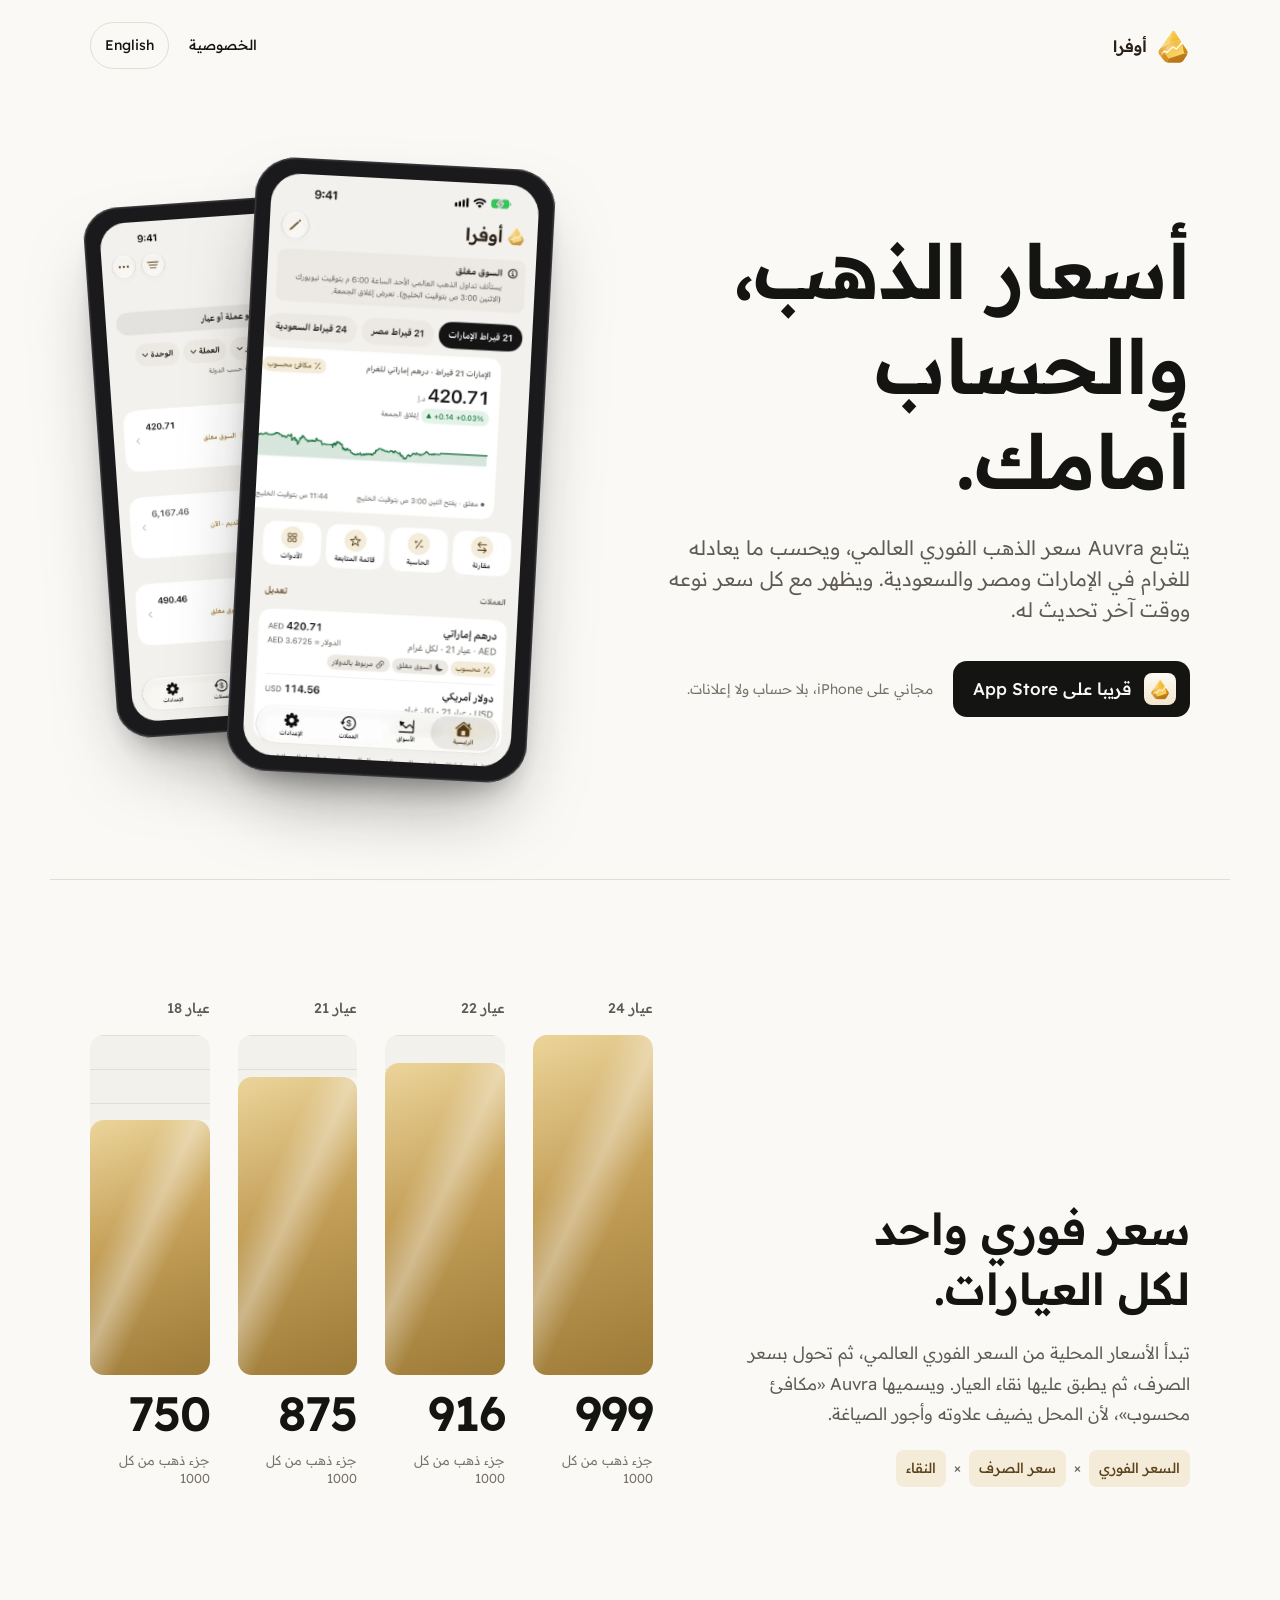
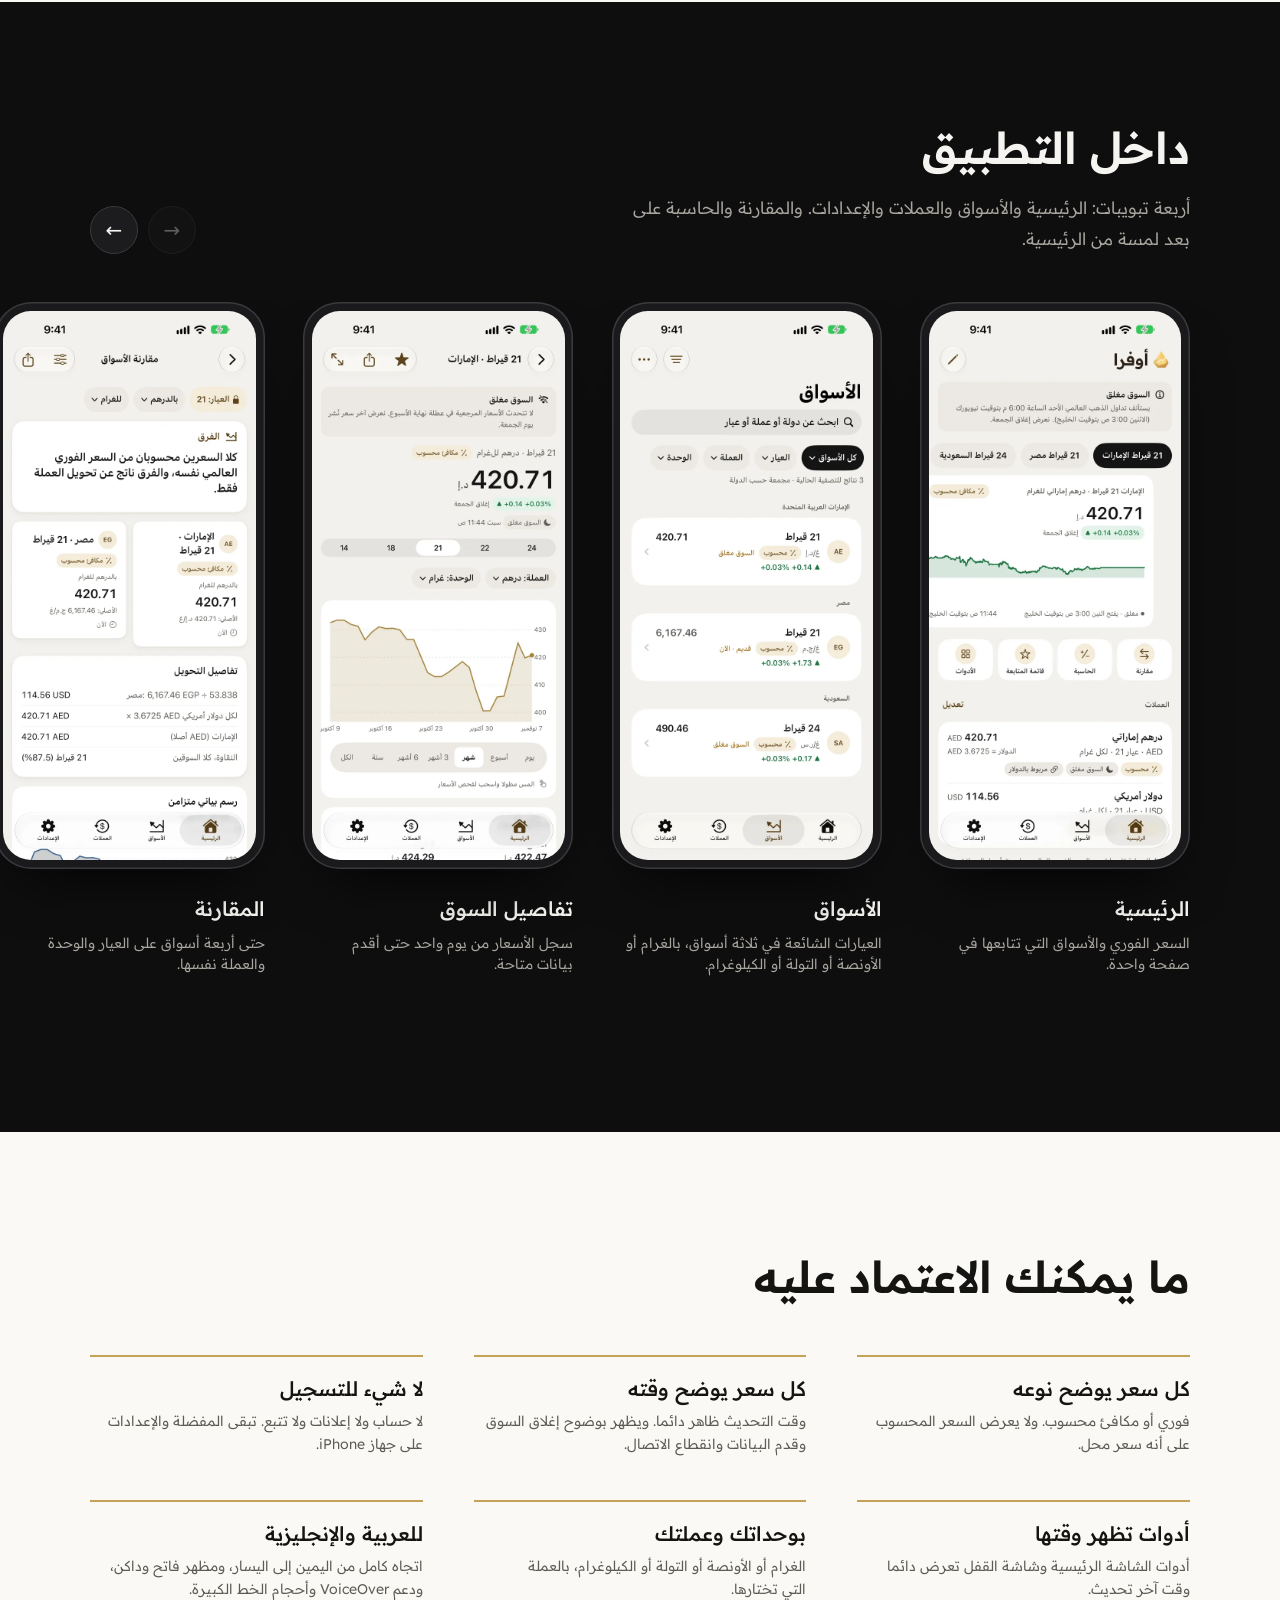
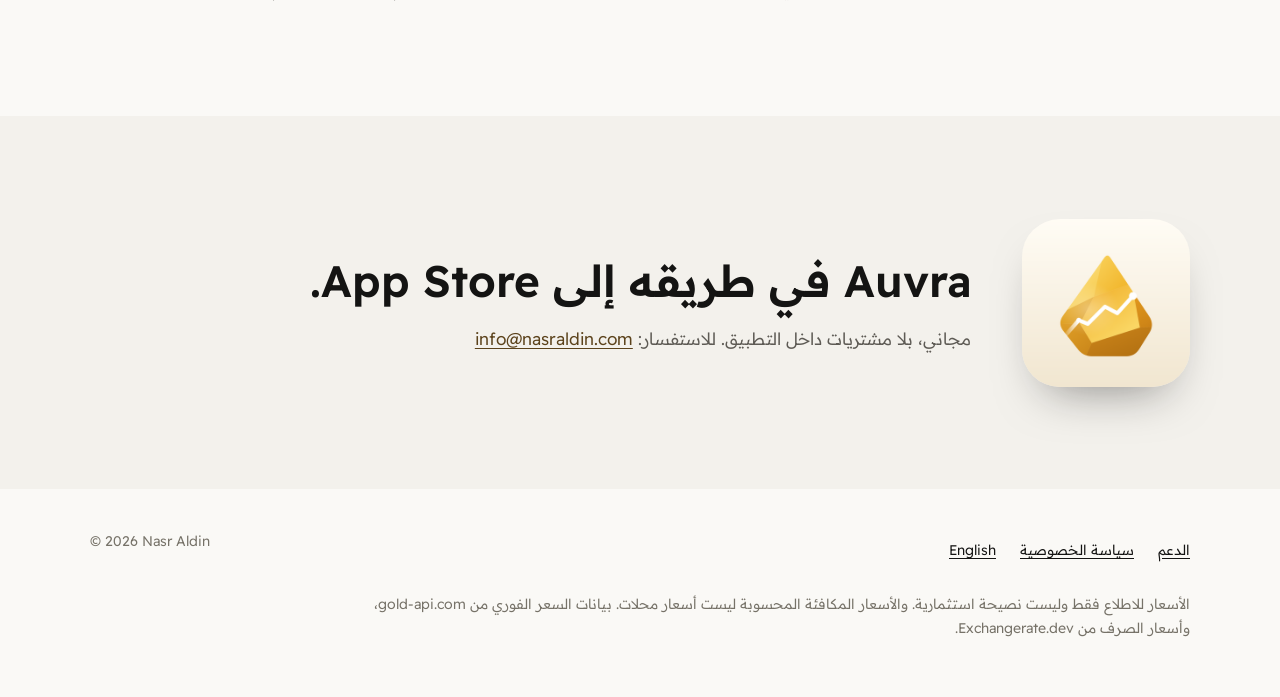
==== ar/index.html @ fda50646 "Auvra website: English and Arabic landing pages Screens are live captures from the App Store build c" ====
<!doctype html>
<html lang="ar" dir="rtl">
<head>
  <meta charset="utf-8">
  <meta name="viewport" content="width=device-width, initial-scale=1">
  <title>Auvra: أسعار الذهب والحساب أمامك</title>
  <meta name="description" content="يتابع Auvra سعر الذهب الفوري العالمي ويحسب ما يعادله للغرام في الإمارات ومصر والسعودية. مجاني على iPhone، بالعربية والإنجليزية.">
  <link rel="canonical" href="https://nasraldin.github.io/auvra-site/ar/">
  <link rel="alternate" hreflang="en" href="https://nasraldin.github.io/auvra-site/">
  <link rel="alternate" hreflang="ar" href="https://nasraldin.github.io/auvra-site/ar/">
  <link rel="alternate" hreflang="x-default" href="https://nasraldin.github.io/auvra-site/">
  <meta name="theme-color" content="#faf9f6" media="(prefers-color-scheme: light)">
  <meta name="theme-color" content="#0e0e0f" media="(prefers-color-scheme: dark)">
  <meta property="og:type" content="website">
  <meta property="og:title" content="Auvra: أسعار الذهب والحساب أمامك">
  <meta property="og:description" content="يتابع Auvra سعر الذهب الفوري العالمي ويحسب ما يعادله للغرام في الإمارات ومصر والسعودية. مجاني على iPhone، بالعربية والإنجليزية.">
  <meta property="og:url" content="https://nasraldin.github.io/auvra-site/ar/">
  <meta property="og:image" content="https://nasraldin.github.io/auvra-site/assets/og-ar.png">
  <meta property="og:locale" content="ar_AR">
  <meta name="twitter:card" content="summary_large_image">
  <link rel="icon" href="../favicon.png" type="image/png">
  <link rel="apple-touch-icon" href="../assets/apple-touch-icon.png">
  <link rel="preconnect" href="https://fonts.googleapis.com">
  <link rel="preconnect" href="https://fonts.gstatic.com" crossorigin>
  <link rel="stylesheet" href="https://fonts.googleapis.com/css2?family=Readex+Pro:wght@300..700&display=swap">
  <link rel="stylesheet" href="../assets/site.css">
</head>
<body>
  <a class="skip" href="#main">انتقل إلى المحتوى</a>
  <header class="wrap top">
    <a class="brand" href="../" aria-label="Auvra">
      <img class="mark" src="../assets/mark.svg" width="34" height="34" alt="">
      <img class="word word-light" src="../assets/auvra-wordmark-ar-ink.svg" alt="" height="20">
      <img class="word word-dark" src="../assets/auvra-wordmark-ar-paper.svg" alt="" height="20">
    </a>
    <nav>
      <a class="privacy" href="https://auvra-proxy.app-services-671.workers.dev/legal/privacy/ar">الخصوصية</a>
      <a class="lang" href="../" hreflang="en" lang="en">English</a>
    </nav>
  </header>

  <main id="main">
    <section class="wrap hero">
      <div>
        <h1>أسعار الذهب، والحساب أمامك.</h1>
        <p class="lede">يتابع Auvra سعر الذهب الفوري العالمي، ويحسب ما يعادله للغرام في الإمارات ومصر والسعودية. ويظهر مع كل سعر نوعه ووقت آخر تحديث له.</p>
        <div class="availability">
          <span class="soon"><img src="../assets/app-icon.png" width="32" height="32" alt="">قريبا على App Store</span>
          <small>مجاني على iPhone، بلا حساب ولا إعلانات.</small>
        </div>
      </div>
      <div class="stage">
        <div class="phone back"><img src="../assets/screens/ar/markets.webp" width="1320" height="2868" alt="شاشة الأسواق في Auvra مع العيارات في ثلاثة أسواق"></div>
        <div class="phone front"><img src="../assets/screens/ar/home.webp" width="1320" height="2868" alt="شاشة الرئيسية في Auvra مع السعر الفوري والأسواق المتابعة" fetchpriority="high"></div>
      </div>
    </section>

    <section class="wrap assay" aria-labelledby="assay-title">
      <div class="copy">
        <h2 id="assay-title">سعر فوري واحد لكل العيارات.</h2>
        <p>تبدأ الأسعار المحلية من السعر الفوري العالمي، ثم تحول بسعر الصرف، ثم يطبق عليها نقاء العيار. ويسميها Auvra «مكافئ محسوب»، لأن المحل يضيف علاوته وأجور الصياغة.</p>
        <p class="formula"><span>السعر الفوري</span> <i aria-hidden="true">×</i> <span>سعر الصرف</span> <i aria-hidden="true">×</i> <span>النقاء</span></p>
      </div>
      <ul class="bars" aria-label="نقاء كل عيار">
          <li class="bar">
            <span class="karat">عيار 24</span>
            <span class="track" aria-hidden="true"><span class="fill" style="--fine: 99.9%"></span></span>
            <span class="value">999</span>
            <span class="unit">جزء ذهب من كل 1000</span>
          </li>
          <li class="bar">
            <span class="karat">عيار 22</span>
            <span class="track" aria-hidden="true"><span class="fill" style="--fine: 91.6%"></span></span>
            <span class="value">916</span>
            <span class="unit">جزء ذهب من كل 1000</span>
          </li>
          <li class="bar">
            <span class="karat">عيار 21</span>
            <span class="track" aria-hidden="true"><span class="fill" style="--fine: 87.5%"></span></span>
            <span class="value">875</span>
            <span class="unit">جزء ذهب من كل 1000</span>
          </li>
          <li class="bar">
            <span class="karat">عيار 18</span>
            <span class="track" aria-hidden="true"><span class="fill" style="--fine: 75.0%"></span></span>
            <span class="value">750</span>
            <span class="unit">جزء ذهب من كل 1000</span>
          </li>
      </ul>
    </section>

    <section class="screens" aria-labelledby="screens-title">
      <div class="wrap head">
        <div>
          <h2 id="screens-title">داخل التطبيق</h2>
          <p>أربعة تبويبات: الرئيسية والأسواق والعملات والإعدادات. والمقارنة والحاسبة على بعد لمسة من الرئيسية.</p>
        </div>
        <div class="scroller-buttons">
          <button type="button" data-step="-1" aria-label="الشاشات السابقة">→</button>
          <button type="button" data-step="1" aria-label="الشاشات التالية">←</button>
        </div>
      </div>
      <ul class="gallery" tabindex="0" aria-label="داخل التطبيق">
        <li>
          <div class="phone"><img src="../assets/screens/ar/home.webp" width="1320" height="2868" loading="lazy" decoding="async" alt="شاشة الرئيسية في Auvra"></div>
          <h3>الرئيسية</h3>
          <p>السعر الفوري والأسواق التي تتابعها في صفحة واحدة.</p>
        </li>
        <li>
          <div class="phone"><img src="../assets/screens/ar/markets.webp" width="1320" height="2868" loading="lazy" decoding="async" alt="شاشة الأسواق في Auvra"></div>
          <h3>الأسواق</h3>
          <p>العيارات الشائعة في ثلاثة أسواق، بالغرام أو الأونصة أو التولة أو الكيلوغرام.</p>
        </li>
        <li>
          <div class="phone"><img src="../assets/screens/ar/details.webp" width="1320" height="2868" loading="lazy" decoding="async" alt="شاشة تفاصيل السوق في Auvra"></div>
          <h3>تفاصيل السوق</h3>
          <p>سجل الأسعار من يوم واحد حتى أقدم بيانات متاحة.</p>
        </li>
        <li>
          <div class="phone"><img src="../assets/screens/ar/compare.webp" width="1320" height="2868" loading="lazy" decoding="async" alt="شاشة المقارنة في Auvra"></div>
          <h3>المقارنة</h3>
          <p>حتى أربعة أسواق على العيار والوحدة والعملة نفسها.</p>
        </li>
        <li>
          <div class="phone"><img src="../assets/screens/ar/currencies.webp" width="1320" height="2868" loading="lazy" decoding="async" alt="شاشة العملات في Auvra"></div>
          <h3>العملات</h3>
          <p>سعر غرام الذهب بعشرات العملات.</p>
        </li>
        <li>
          <div class="phone"><img src="../assets/screens/ar/calculator.webp" width="1320" height="2868" loading="lazy" decoding="async" alt="شاشة الحاسبة في Auvra"></div>
          <h3>الحاسبة</h3>
          <p>الوزن والعيار والعلاوة وأجور الصياغة والضريبة، مع كل خطوة في الحساب.</p>
        </li>
      </ul>
    </section>

    <section class="wrap promises" aria-labelledby="promises-title">
      <h2 id="promises-title">ما يمكنك الاعتماد عليه</h2>
      <ul>
        <li>
          <h3>كل سعر يوضح نوعه</h3>
          <p>فوري أو مكافئ محسوب. ولا يعرض السعر المحسوب على أنه سعر محل.</p>
        </li>
        <li>
          <h3>كل سعر يوضح وقته</h3>
          <p>وقت التحديث ظاهر دائما. ويظهر بوضوح إغلاق السوق وقدم البيانات وانقطاع الاتصال.</p>
        </li>
        <li>
          <h3>لا شيء للتسجيل</h3>
          <p>لا حساب ولا إعلانات ولا تتبع. تبقى المفضلة والإعدادات على جهاز iPhone.</p>
        </li>
        <li>
          <h3>أدوات تظهر وقتها</h3>
          <p>أدوات الشاشة الرئيسية وشاشة القفل تعرض دائما وقت آخر تحديث.</p>
        </li>
        <li>
          <h3>بوحداتك وعملتك</h3>
          <p>الغرام أو الأونصة أو التولة أو الكيلوغرام، بالعملة التي تختارها.</p>
        </li>
        <li>
          <h3>للعربية والإنجليزية</h3>
          <p>اتجاه كامل من اليمين إلى اليسار، ومظهر فاتح وداكن، ودعم VoiceOver وأحجام الخط الكبيرة.</p>
        </li>
      </ul>
    </section>

    <section class="closing" aria-labelledby="closing-title">
      <div class="wrap">
        <img src="../assets/app-icon.png" width="168" height="168" alt="">
        <div>
          <h2 id="closing-title">Auvra في طريقه إلى App Store.</h2>
          <p>مجاني، بلا مشتريات داخل التطبيق. للاستفسار: <a href="mailto:info@nasraldin.com">info@nasraldin.com</a></p>
        </div>
      </div>
    </section>
  </main>

  <footer class="wrap">
    <div class="row">
      <nav>
        <a href="https://auvra-proxy.app-services-671.workers.dev/support/ar">الدعم</a>
        <a href="https://auvra-proxy.app-services-671.workers.dev/legal/privacy/ar">سياسة الخصوصية</a>
        <a href="../" lang="en">English</a>
      </nav>
      <span dir="ltr">© 2026 Nasr Aldin</span>
    </div>
    <p class="fine">الأسعار للاطلاع فقط وليست نصيحة استثمارية. والأسعار المكافئة المحسوبة ليست أسعار محلات. بيانات السعر الفوري من gold-api.com، وأسعار الصرف من Exchangerate.dev.</p>
  </footer>

  <script>
    (function () {
      var gallery = document.querySelector(".gallery");
      var buttons = document.querySelectorAll(".scroller-buttons button");
      if (!gallery || !buttons.length) return;
      var rtl = document.documentElement.dir === "rtl";
      function update() {
        var max = gallery.scrollWidth - gallery.clientWidth;
        var pos = Math.abs(gallery.scrollLeft);
        buttons[0].disabled = pos <= 2;
        buttons[1].disabled = pos >= max - 2;
      }
      buttons.forEach(function (button) {
        button.addEventListener("click", function () {
          var step = Number(button.dataset.step) * gallery.clientWidth * 0.8;
          gallery.scrollBy({ left: rtl ? -step : step, behavior: "smooth" });
        });
      });
      gallery.addEventListener("scroll", update, { passive: true });
      window.addEventListener("resize", update);
      update();
    })();
  </script>
</body>
</html>
---- assets/site.css ----
/* Auvra marketing site. Colors are the app's own tokens (docs/design/tokens.json). */

:root {
  --paper: #faf9f6;
  --paper-deep: #f3f1ec;
  --ink: #141413;
  --ink-soft: #5e5b55;
  --ink-faint: #767268;
  --rule: #e2ded5;
  --gold: #c5a15a;
  --gold-light: #dcbf7e;
  --gold-text: #5c431c;
  --gold-wash: #f4ecd9;
  --night: #0e0e0f;
  --night-surface: #1c1c1e;
  --night-text: #f5f4f0;
  --night-soft: #a8a59e;

  --font: "Readex Pro", system-ui, -apple-system, "Segoe UI", sans-serif;
  --step--1: 0.875rem;
  --step-0: 1.0625rem;
  --step-1: 1.25rem;
  --step-2: 1.625rem;
  --step-3: clamp(1.9rem, 1.4rem + 2vw, 2.75rem);
  --step-4: clamp(2.6rem, 1.6rem + 4.4vw, 4.75rem);
  --gutter: clamp(16px, 4vw, 40px);
  --page: 1180px;
}

@media (prefers-color-scheme: dark) {
  :root {
    --paper: #0e0e0f;
    --paper-deep: #161618;
    --ink: #f5f4f0;
    --ink-soft: #a8a59e;
    --ink-faint: #8a877f;
    --rule: #2f2f33;
    --gold-text: #dcbf7e;
    --gold-wash: #2b2417;
    --night: #050506;
  }
}

*,
*::before,
*::after {
  box-sizing: border-box;
}

html {
  -webkit-text-size-adjust: 100%;
  scroll-behavior: smooth;
}

body {
  margin: 0;
  background: var(--paper);
  color: var(--ink);
  font-family: var(--font);
  font-size: var(--step-0);
  line-height: 1.6;
  font-weight: 350;
  overflow-x: hidden;
}

:lang(ar) body,
body:lang(ar) {
  line-height: 1.8;
}

img {
  display: block;
  max-width: 100%;
  height: auto;
}

a {
  color: var(--gold-text);
  text-underline-offset: 0.2em;
}

:focus-visible {
  outline: 3px solid var(--gold);
  outline-offset: 3px;
  border-radius: 6px;
}

.skip {
  position: absolute;
  inset-inline-start: 16px;
  top: -60px;
  background: var(--ink);
  color: var(--paper);
  padding: 10px 16px;
  border-radius: 10px;
  z-index: 10;
}

.skip:focus {
  top: 12px;
}

.wrap {
  max-width: var(--page);
  margin-inline: auto;
  padding-inline: var(--gutter);
}

h1,
h2,
h3 {
  font-weight: 600;
  margin: 0;
  text-wrap: balance;
}

p {
  margin: 0;
  text-wrap: pretty;
}

/* Header */

.top {
  display: flex;
  align-items: center;
  justify-content: space-between;
  gap: 16px;
  padding-block: 22px;
}

.brand {
  display: flex;
  align-items: center;
  gap: 10px;
  text-decoration: none;
}

.brand img.mark {
  width: 34px;
  height: 34px;
}

.brand img.word {
  height: 20px;
  width: auto;
}

.brand .word-dark {
  display: none;
}

@media (prefers-color-scheme: dark) {
  .brand .word-light {
    display: none;
  }

  .brand .word-dark {
    display: block;
  }
}

.top nav {
  display: flex;
  gap: 6px;
}

.top nav a {
  color: var(--ink);
  text-decoration: none;
  font-size: var(--step--1);
  font-weight: 450;
  padding: 10px 14px;
  border-radius: 999px;
  min-height: 44px;
  display: inline-flex;
  align-items: center;
}

.top nav a:hover {
  background: var(--paper-deep);
}

.top nav a.lang {
  border: 1px solid var(--rule);
}

/* Hero */

.hero {
  display: grid;
  grid-template-columns: minmax(0, 1.05fr) minmax(0, 1fr);
  align-items: center;
  gap: clamp(32px, 5vw, 72px);
  padding-block: clamp(28px, 6vw, 72px) clamp(56px, 8vw, 112px);
}

.hero h1 {
  font-size: var(--step-4);
  line-height: 1.04;
  letter-spacing: -0.025em;
  font-weight: 600;
  max-width: 13ch;
}

:lang(ar) .hero h1 {
  letter-spacing: 0;
  line-height: 1.25;
  max-width: 14ch;
}

.hero .lede {
  margin-top: 24px;
  font-size: var(--step-1);
  line-height: 1.55;
  color: var(--ink-soft);
  max-width: 34em;
}

.availability {
  margin-top: 36px;
  display: flex;
  flex-wrap: wrap;
  align-items: center;
  gap: 14px 20px;
}

.soon {
  display: inline-flex;
  align-items: center;
  gap: 12px;
  background: var(--ink);
  color: var(--paper);
  border-radius: 14px;
  padding: 12px 20px 12px 14px;
  font-weight: 500;
  min-height: 56px;
}

:lang(ar) .soon {
  padding: 12px 14px 12px 20px;
}

.soon img {
  width: 32px;
  height: 32px;
  border-radius: 8px;
}

.availability small {
  font-size: var(--step--1);
  color: var(--ink-faint);
}

.stage {
  position: relative;
  min-height: 560px;
  display: grid;
  place-items: center;
}

.phone {
  position: relative;
  width: 100%;
  border-radius: 13.5% / 6.2%;
  padding: 3.2%;
  background: #1a1a1c;
  box-shadow:
    0 0 0 1.5px #3a3a3e inset,
    0 40px 80px -30px rgba(20, 20, 19, 0.55),
    0 18px 30px -18px rgba(20, 20, 19, 0.4);
}

.phone img {
  width: 100%;
  border-radius: 11% / 5.1%;
  aspect-ratio: 1320 / 2868;
  object-fit: cover;
  background: var(--paper-deep);
}

.stage .phone {
  z-index: 1;
}

.stage .front {
  width: min(300px, 62%);
  translate: -16% 0;
  rotate: -3deg;
}

.stage .back {
  position: absolute;
  width: min(262px, 54%);
  inset-inline-end: 2%;
  top: 6%;
  rotate: 4deg;
  z-index: 0;
  filter: saturate(0.95);
}

:lang(ar) .stage .front {
  translate: 16% 0;
  rotate: 3deg;
}

:lang(ar) .stage .back {
  rotate: -4deg;
}

@media (prefers-reduced-motion: no-preference) {
  .stage .front {
    animation: rise 900ms cubic-bezier(0.2, 0.7, 0.2, 1) both;
  }

  .stage .back {
    animation: rise 900ms 140ms cubic-bezier(0.2, 0.7, 0.2, 1) both;
  }
}

@keyframes rise {
  from {
    opacity: 0;
    transform: translateY(48px);
  }
}

/* Assay: one spot price, four karats */

.assay {
  border-top: 1px solid var(--rule);
  padding-block: clamp(64px, 9vw, 120px);
  display: grid;
  grid-template-columns: minmax(0, 0.9fr) minmax(0, 1.1fr);
  gap: clamp(40px, 6vw, 96px);
  align-items: end;
}

.assay h2,
.screens h2,
.promises h2,
.closing h2 {
  font-size: var(--step-3);
  line-height: 1.12;
  letter-spacing: -0.015em;
}

:lang(ar) h2 {
  letter-spacing: 0;
  line-height: 1.35;
}

.assay .copy p {
  margin-top: 20px;
  color: var(--ink-soft);
  max-width: 32em;
}

.formula {
  margin-top: 28px;
  display: flex;
  flex-wrap: wrap;
  align-items: center;
  gap: 8px;
  font-size: var(--step--1);
  font-weight: 450;
}

.formula span {
  background: var(--gold-wash);
  color: var(--gold-text);
  border-radius: 8px;
  padding: 6px 10px;
}

.formula i {
  font-style: normal;
  color: var(--ink-faint);
}

.bars {
  display: grid;
  grid-template-columns: repeat(4, minmax(0, 1fr));
  gap: clamp(10px, 2.2vw, 28px);
  margin: 0;
  padding: 0;
  list-style: none;
}

.bar {
  display: flex;
  flex-direction: column;
  gap: 14px;
}

.bar .karat {
  font-size: var(--step--1);
  font-weight: 500;
  color: var(--ink-soft);
}

.bar .track {
  position: relative;
  height: clamp(200px, 30vw, 340px);
  border-radius: 14px;
  background: repeating-linear-gradient(
    to top,
    var(--paper-deep) 0 calc(10% - 1px),
    var(--rule) calc(10% - 1px) 10%
  );
  overflow: hidden;
}

.bar .fill {
  position: absolute;
  inset-inline: 0;
  bottom: 0;
  height: var(--fine);
  background: linear-gradient(160deg, #ecd49a 0%, var(--gold) 45%, #9c7a37 100%);
  border-radius: 14px 14px 0 0;
}

.bar .fill::after {
  content: "";
  position: absolute;
  inset: 0;
  background: linear-gradient(115deg, transparent 30%, rgba(255, 255, 255, 0.35) 45%, transparent 60%);
}

.bar .value {
  font-size: clamp(1.6rem, 1rem + 2.6vw, 3rem);
  font-weight: 600;
  line-height: 1;
  font-variant-numeric: tabular-nums;
  letter-spacing: -0.02em;
}

.bar .unit {
  font-size: 0.8125rem;
  color: var(--ink-faint);
  line-height: 1.4;
}

/* Screens */

.screens {
  background: var(--night);
  color: var(--night-text);
  padding-block: clamp(64px, 9vw, 120px);
}

.screens .head {
  display: flex;
  justify-content: space-between;
  align-items: end;
  gap: 24px;
  flex-wrap: wrap;
}

.screens .head p {
  margin-top: 16px;
  color: var(--night-soft);
  max-width: 34em;
}

.scroller-buttons {
  display: flex;
  gap: 10px;
}

.scroller-buttons button {
  width: 48px;
  height: 48px;
  border-radius: 50%;
  border: 1px solid #3a3a3e;
  background: var(--night-surface);
  color: var(--night-text);
  font: inherit;
  font-size: 1.25rem;
  cursor: pointer;
}

.scroller-buttons button:hover {
  border-color: var(--gold);
}

.scroller-buttons button:disabled {
  opacity: 0.35;
  cursor: default;
}

.gallery {
  margin-top: 48px;
  display: grid;
  grid-auto-flow: column;
  grid-auto-columns: clamp(220px, 24vw, 270px);
  gap: clamp(20px, 3vw, 40px);
  overflow-x: auto;
  scroll-snap-type: x mandatory;
  --edge: max(var(--gutter), calc((100vw - var(--page)) / 2 + var(--gutter)));
  scroll-padding-inline: var(--edge);
  padding-inline: var(--edge);
  padding-bottom: 24px;
  list-style: none;
  margin-inline: 0;
  scrollbar-width: thin;
  scrollbar-color: #3a3a3e transparent;
}

.gallery li {
  scroll-snap-align: start;
}

.gallery .phone {
  box-shadow:
    0 0 0 1.5px #3a3a3e inset,
    0 30px 60px -28px rgba(0, 0, 0, 0.9);
}

.gallery h3 {
  margin-top: 22px;
  font-size: var(--step-1);
  font-weight: 500;
}

.gallery p {
  margin-top: 6px;
  color: var(--night-soft);
  font-size: var(--step--1);
  line-height: 1.55;
}

/* Promises */

.promises {
  padding-block: clamp(64px, 9vw, 120px);
}

.promises ul {
  margin: 48px 0 0;
  padding: 0;
  list-style: none;
  display: grid;
  grid-template-columns: repeat(3, minmax(0, 1fr));
  gap: 44px clamp(24px, 4vw, 56px);
}

.promises li {
  border-top: 2px solid var(--gold);
  padding-top: 18px;
}

.promises h3 {
  font-size: var(--step-1);
  font-weight: 500;
  line-height: 1.35;
}

.promises li p {
  margin-top: 8px;
  color: var(--ink-soft);
  font-size: var(--step--1);
  line-height: 1.65;
}

/* Closing */

.closing {
  background: var(--paper-deep);
  padding-block: clamp(56px, 8vw, 104px);
}

.closing .wrap {
  display: grid;
  grid-template-columns: auto minmax(0, 1fr);
  gap: clamp(24px, 4vw, 56px);
  align-items: center;
}

.closing img {
  width: clamp(96px, 14vw, 168px);
  border-radius: 22.5%;
  box-shadow: 0 24px 48px -24px rgba(20, 20, 19, 0.5);
}

.closing p {
  margin-top: 14px;
  color: var(--ink-soft);
}

/* Footer */

footer {
  padding-block: 40px 56px;
  font-size: var(--step--1);
  color: var(--ink-faint);
}

footer .row {
  display: flex;
  flex-wrap: wrap;
  justify-content: space-between;
  gap: 20px 40px;
}

footer nav {
  display: flex;
  flex-wrap: wrap;
  gap: 8px 24px;
}

footer nav a {
  color: var(--ink);
  min-height: 44px;
  display: inline-flex;
  align-items: center;
}

footer .fine {
  margin-top: 20px;
  max-width: 60em;
  line-height: 1.7;
}

/* Small screens */

@media (max-width: 900px) {
  .hero,
  .assay {
    grid-template-columns: minmax(0, 1fr);
  }

  .stage {
    min-height: 0;
    padding-block: 12px 24px;
  }

  .stage .front {
    width: min(270px, 60%);
  }

  .stage .back {
    width: min(232px, 50%);
  }

  .promises ul {
    grid-template-columns: repeat(2, minmax(0, 1fr));
  }
}

@media (max-width: 560px) {
  .top nav a.privacy {
    display: none;
  }

  .promises ul {
    grid-template-columns: minmax(0, 1fr);
    gap: 32px;
  }

  .closing .wrap {
    grid-template-columns: minmax(0, 1fr);
  }

  .scroller-buttons {
    display: none;
  }
}
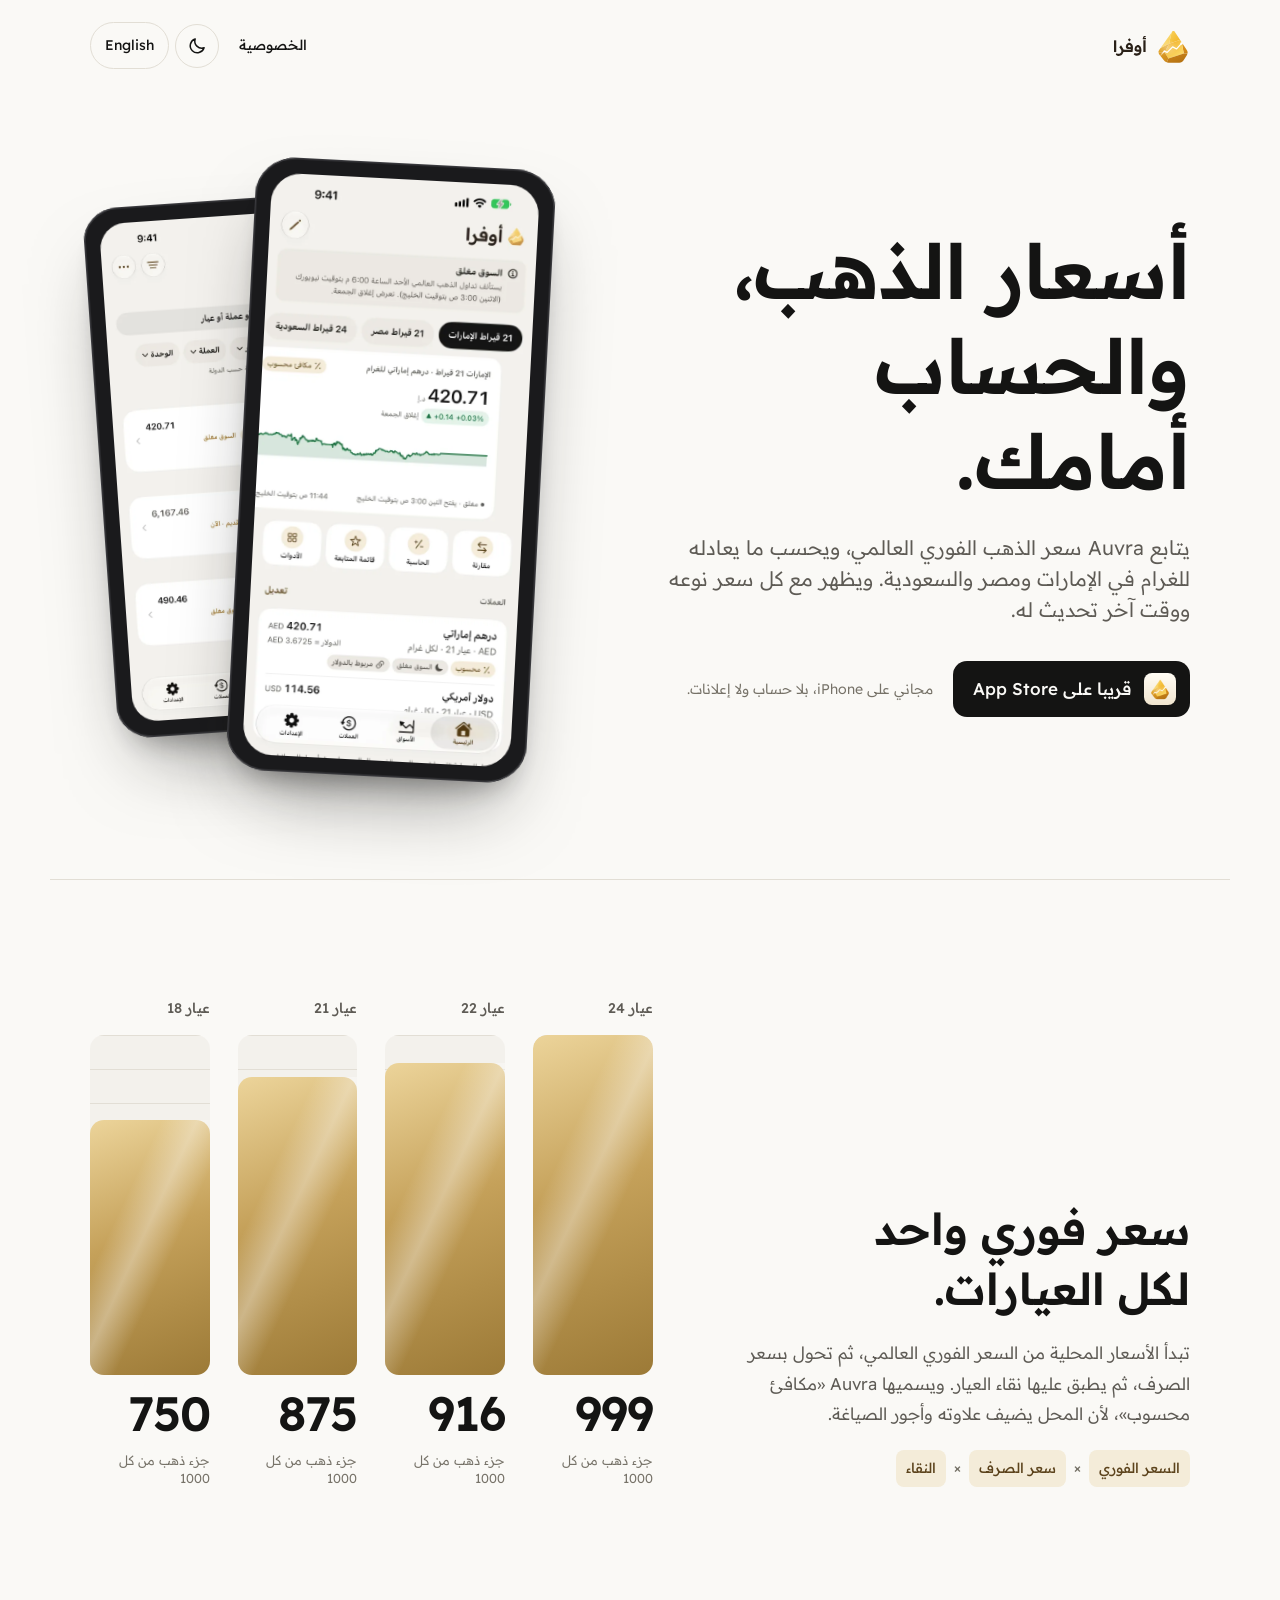
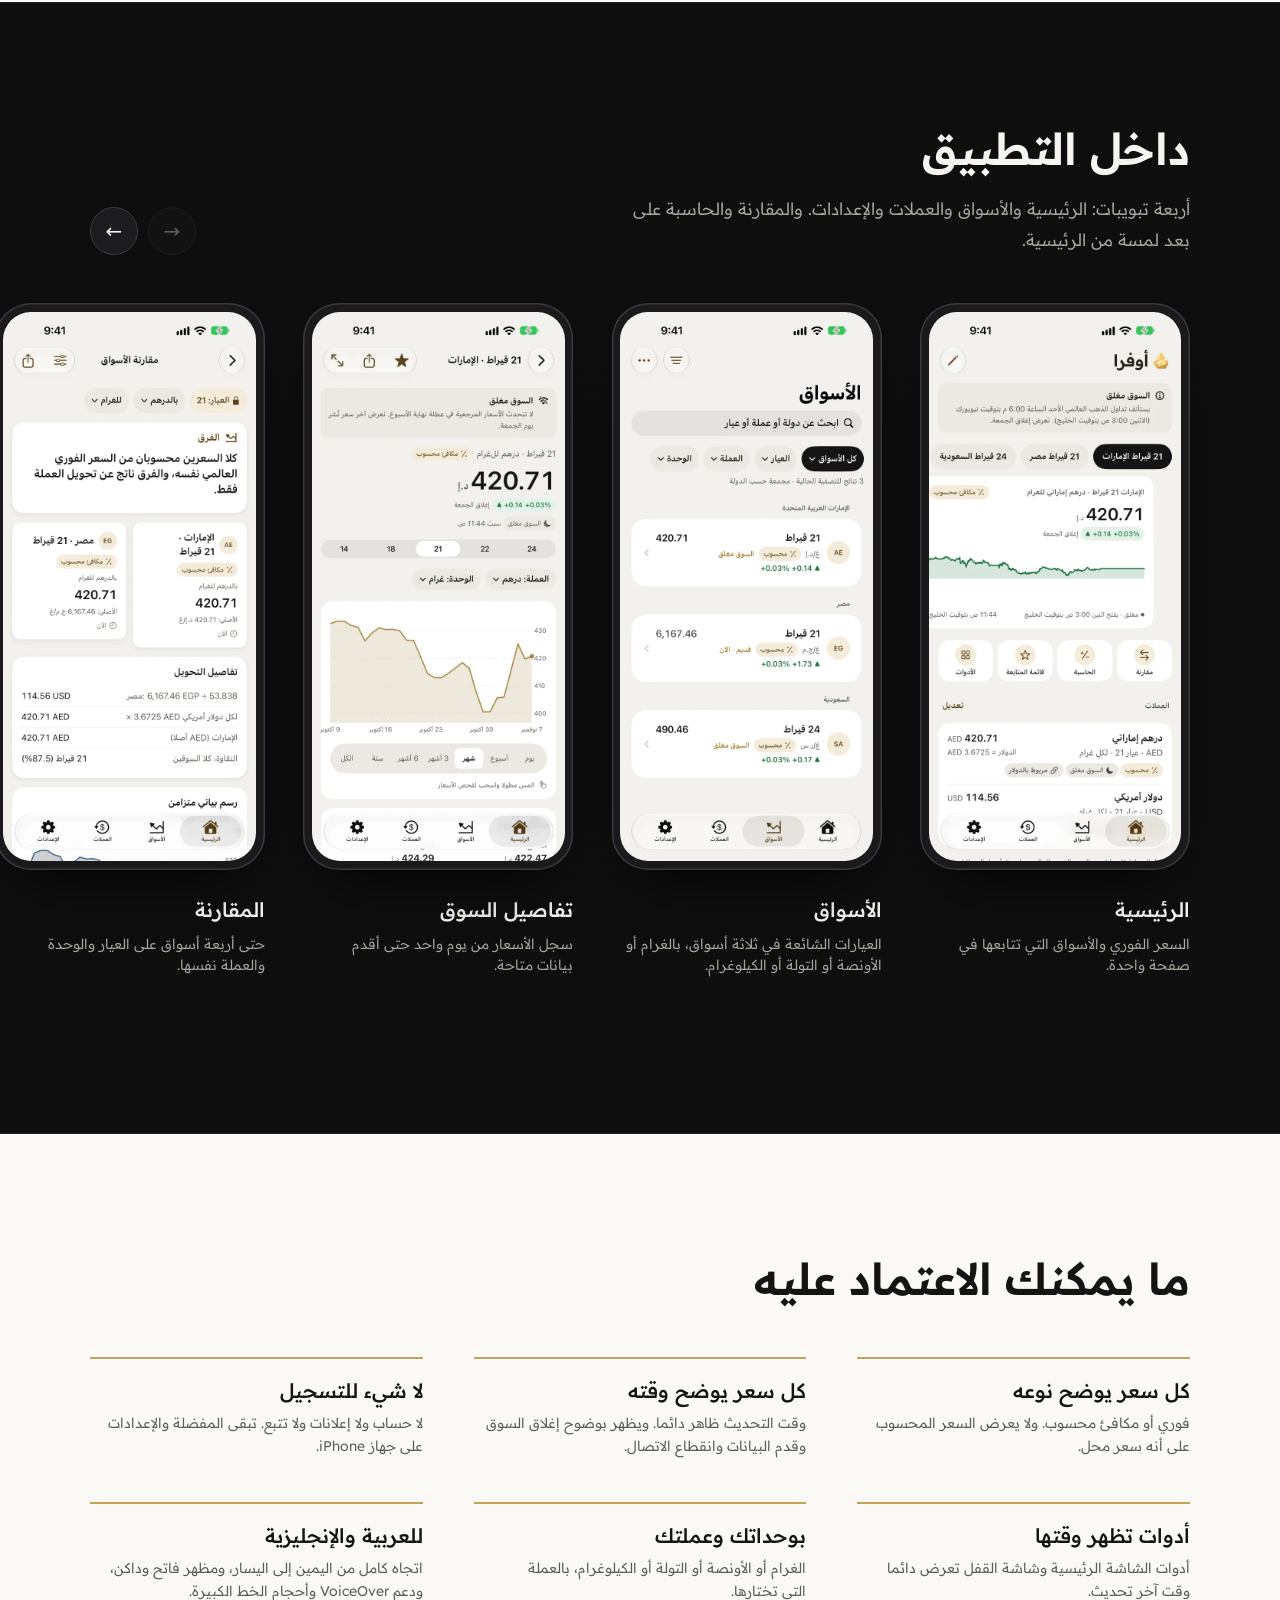
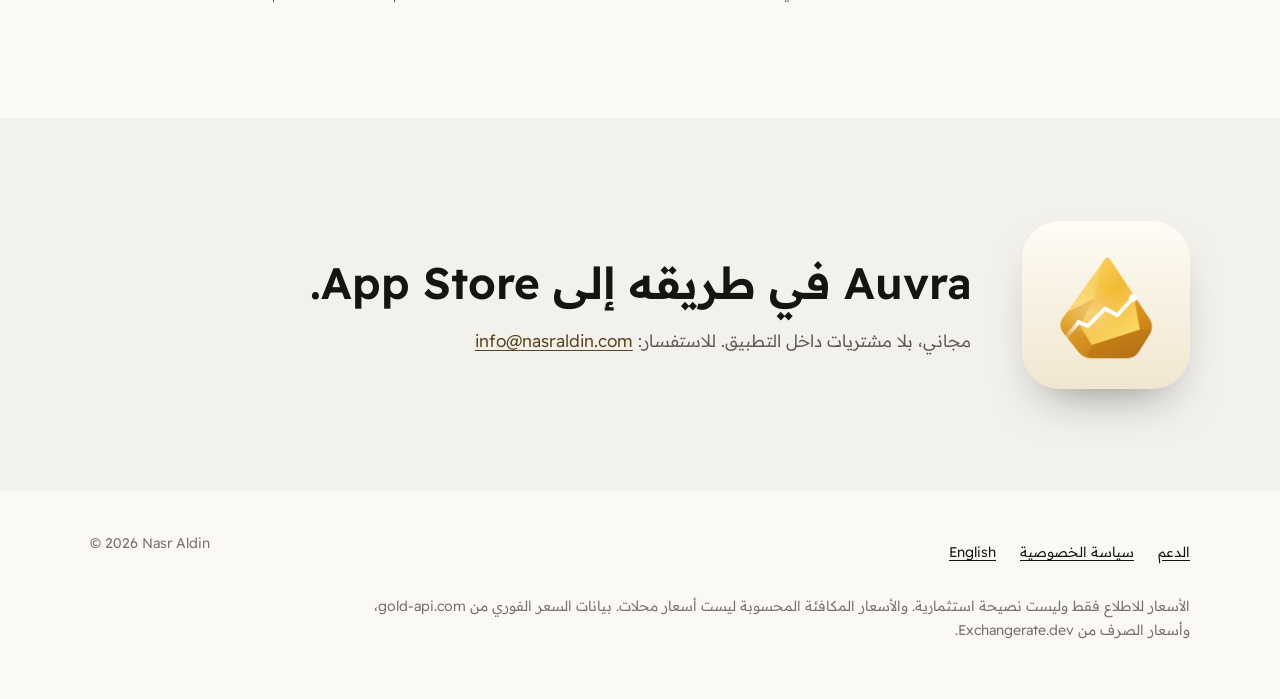
==== commit 4e5cdb2f: "Light and dark theme switch, with the app's dark screenshots in dark mode Co-Authored-By: Claude Opu" ====
--- a/ar/index.html
+++ b/ar/index.html
@@ -24,6 +24,12 @@
   <link rel="preconnect" href="https://fonts.gstatic.com" crossorigin>
   <link rel="stylesheet" href="https://fonts.googleapis.com/css2?family=Readex+Pro:wght@300..700&display=swap">
   <link rel="stylesheet" href="../assets/site.css">
+  <script>
+    try {
+      var saved = localStorage.getItem("auvra-theme");
+      if (saved === "light" || saved === "dark") document.documentElement.dataset.theme = saved;
+    } catch (error) {}
+  </script>
 </head>
 <body>
   <a class="skip" href="#main">انتقل إلى المحتوى</a>
@@ -35,6 +41,10 @@
     </a>
     <nav>
       <a class="privacy" href="https://auvra-proxy.app-services-671.workers.dev/legal/privacy/ar">الخصوصية</a>
+      <button class="theme" type="button" data-to-dark="التبديل إلى المظهر الداكن" data-to-light="التبديل إلى المظهر الفاتح" aria-label="التبديل إلى المظهر الداكن">
+        <svg class="moon" viewBox="0 0 24 24" fill="none" stroke="currentColor" stroke-width="1.8" stroke-linecap="round" stroke-linejoin="round" aria-hidden="true"><path d="M20.5 14.2A8.5 8.5 0 0 1 9.8 3.5a8.5 8.5 0 1 0 10.7 10.7Z"/></svg>
+        <svg class="sun" viewBox="0 0 24 24" fill="none" stroke="currentColor" stroke-width="1.8" stroke-linecap="round" aria-hidden="true"><circle cx="12" cy="12" r="4.2"/><path d="M12 2.5v2.2M12 19.3v2.2M2.5 12h2.2M19.3 12h2.2M5.3 5.3l1.6 1.6M17.1 17.1l1.6 1.6M5.3 18.7l1.6-1.6M17.1 6.9l1.6-1.6"/></svg>
+      </button>
       <a class="lang" href="../" hreflang="en" lang="en">English</a>
     </nav>
   </header>
@@ -50,8 +60,8 @@
         </div>
       </div>
       <div class="stage">
-        <div class="phone back"><img src="../assets/screens/ar/markets.webp" width="1320" height="2868" alt="شاشة الأسواق في Auvra مع العيارات في ثلاثة أسواق"></div>
-        <div class="phone front"><img src="../assets/screens/ar/home.webp" width="1320" height="2868" alt="شاشة الرئيسية في Auvra مع السعر الفوري والأسواق المتابعة" fetchpriority="high"></div>
+        <div class="phone back"><img src="../assets/screens/ar/markets.webp" data-dark="../assets/screens/ar-dark/markets.webp" width="1320" height="2868" alt="شاشة الأسواق في Auvra مع العيارات في ثلاثة أسواق"></div>
+        <div class="phone front"><img src="../assets/screens/ar/home.webp" data-dark="../assets/screens/ar-dark/home.webp" width="1320" height="2868" alt="شاشة الرئيسية في Auvra مع السعر الفوري والأسواق المتابعة" fetchpriority="high"></div>
       </div>
     </section>
 
@@ -102,32 +112,32 @@
       </div>
       <ul class="gallery" tabindex="0" aria-label="داخل التطبيق">
         <li>
-          <div class="phone"><img src="../assets/screens/ar/home.webp" width="1320" height="2868" loading="lazy" decoding="async" alt="شاشة الرئيسية في Auvra"></div>
+          <div class="phone"><img src="../assets/screens/ar/home.webp" data-dark="../assets/screens/ar-dark/home.webp" width="1320" height="2868" loading="lazy" decoding="async" alt="شاشة الرئيسية في Auvra"></div>
           <h3>الرئيسية</h3>
           <p>السعر الفوري والأسواق التي تتابعها في صفحة واحدة.</p>
         </li>
         <li>
-          <div class="phone"><img src="../assets/screens/ar/markets.webp" width="1320" height="2868" loading="lazy" decoding="async" alt="شاشة الأسواق في Auvra"></div>
+          <div class="phone"><img src="../assets/screens/ar/markets.webp" data-dark="../assets/screens/ar-dark/markets.webp" width="1320" height="2868" loading="lazy" decoding="async" alt="شاشة الأسواق في Auvra"></div>
           <h3>الأسواق</h3>
           <p>العيارات الشائعة في ثلاثة أسواق، بالغرام أو الأونصة أو التولة أو الكيلوغرام.</p>
         </li>
         <li>
-          <div class="phone"><img src="../assets/screens/ar/details.webp" width="1320" height="2868" loading="lazy" decoding="async" alt="شاشة تفاصيل السوق في Auvra"></div>
+          <div class="phone"><img src="../assets/screens/ar/details.webp" data-dark="../assets/screens/ar-dark/details.webp" width="1320" height="2868" loading="lazy" decoding="async" alt="شاشة تفاصيل السوق في Auvra"></div>
           <h3>تفاصيل السوق</h3>
           <p>سجل الأسعار من يوم واحد حتى أقدم بيانات متاحة.</p>
         </li>
         <li>
-          <div class="phone"><img src="../assets/screens/ar/compare.webp" width="1320" height="2868" loading="lazy" decoding="async" alt="شاشة المقارنة في Auvra"></div>
+          <div class="phone"><img src="../assets/screens/ar/compare.webp" data-dark="../assets/screens/ar-dark/compare.webp" width="1320" height="2868" loading="lazy" decoding="async" alt="شاشة المقارنة في Auvra"></div>
           <h3>المقارنة</h3>
           <p>حتى أربعة أسواق على العيار والوحدة والعملة نفسها.</p>
         </li>
         <li>
-          <div class="phone"><img src="../assets/screens/ar/currencies.webp" width="1320" height="2868" loading="lazy" decoding="async" alt="شاشة العملات في Auvra"></div>
+          <div class="phone"><img src="../assets/screens/ar/currencies.webp" data-dark="../assets/screens/ar-dark/currencies.webp" width="1320" height="2868" loading="lazy" decoding="async" alt="شاشة العملات في Auvra"></div>
           <h3>العملات</h3>
           <p>سعر غرام الذهب بعشرات العملات.</p>
         </li>
         <li>
-          <div class="phone"><img src="../assets/screens/ar/calculator.webp" width="1320" height="2868" loading="lazy" decoding="async" alt="شاشة الحاسبة في Auvra"></div>
+          <div class="phone"><img src="../assets/screens/ar/calculator.webp" data-dark="../assets/screens/ar-dark/calculator.webp" width="1320" height="2868" loading="lazy" decoding="async" alt="شاشة الحاسبة في Auvra"></div>
           <h3>الحاسبة</h3>
           <p>الوزن والعيار والعلاوة وأجور الصياغة والضريبة، مع كل خطوة في الحساب.</p>
         </li>
@@ -188,6 +198,35 @@
   </footer>
 
   <script>
+    (function () {
+      var root = document.documentElement;
+      var button = document.querySelector(".theme");
+      var system = window.matchMedia("(prefers-color-scheme: dark)");
+      function current() {
+        return root.dataset.theme || (system.matches ? "dark" : "light");
+      }
+      function apply() {
+        var dark = current() === "dark";
+        document.querySelectorAll("img[data-dark]").forEach(function (img) {
+          if (!img.dataset.light) img.dataset.light = img.getAttribute("src");
+          var next = dark ? img.dataset.dark : img.dataset.light;
+          if (img.getAttribute("src") !== next) img.setAttribute("src", next);
+        });
+        document.querySelectorAll('meta[name="theme-color"]').forEach(function (meta) {
+          meta.content = dark ? "#0e0e0f" : "#faf9f6";
+        });
+        button.setAttribute("aria-label", dark ? button.dataset.toLight : button.dataset.toDark);
+      }
+      button.addEventListener("click", function () {
+        var next = current() === "dark" ? "light" : "dark";
+        root.dataset.theme = next;
+        try { localStorage.setItem("auvra-theme", next); } catch (error) {}
+        apply();
+      });
+      system.addEventListener("change", apply);
+      apply();
+    })();
+
     (function () {
       var gallery = document.querySelector(".gallery");
       var buttons = document.querySelectorAll(".scroller-buttons button");
--- a/assets/site.css
+++ b/assets/site.css
@@ -27,8 +27,9 @@
   --page: 1180px;
 }
 
+/* Dark: follows the system unless the visitor picked a theme (data-theme). */
 @media (prefers-color-scheme: dark) {
-  :root {
+  :root:not([data-theme="light"]) {
     --paper: #0e0e0f;
     --paper-deep: #161618;
     --ink: #f5f4f0;
@@ -38,7 +39,21 @@
     --gold-text: #dcbf7e;
     --gold-wash: #2b2417;
     --night: #050506;
-  }
+    color-scheme: dark;
+  }
+}
+
+:root[data-theme="dark"] {
+  --paper: #0e0e0f;
+  --paper-deep: #161618;
+  --ink: #f5f4f0;
+  --ink-soft: #a8a59e;
+  --ink-faint: #8a877f;
+  --rule: #2f2f33;
+  --gold-text: #dcbf7e;
+  --gold-wash: #2b2417;
+  --night: #050506;
+  color-scheme: dark;
 }
 
 *,
@@ -151,17 +166,72 @@
 }
 
 @media (prefers-color-scheme: dark) {
-  .brand .word-light {
+  :root:not([data-theme="light"]) .brand .word-light {
     display: none;
   }
 
-  .brand .word-dark {
+  :root:not([data-theme="light"]) .brand .word-dark {
     display: block;
   }
 }
 
+:root[data-theme="dark"] .brand .word-light {
+  display: none;
+}
+
+:root[data-theme="dark"] .brand .word-dark {
+  display: block;
+}
+
+/* Theme switch: shows the moon in light, the sun in dark. */
+
+.theme {
+  width: 44px;
+  height: 44px;
+  border-radius: 50%;
+  border: 1px solid var(--rule);
+  background: transparent;
+  color: var(--ink);
+  display: inline-grid;
+  place-items: center;
+  cursor: pointer;
+  padding: 0;
+}
+
+.theme:hover {
+  background: var(--paper-deep);
+}
+
+.theme svg {
+  width: 20px;
+  height: 20px;
+}
+
+.theme .sun {
+  display: none;
+}
+
+@media (prefers-color-scheme: dark) {
+  :root:not([data-theme="light"]) .theme .sun {
+    display: block;
+  }
+
+  :root:not([data-theme="light"]) .theme .moon {
+    display: none;
+  }
+}
+
+:root[data-theme="dark"] .theme .sun {
+  display: block;
+}
+
+:root[data-theme="dark"] .theme .moon {
+  display: none;
+}
+
 .top nav {
   display: flex;
+  align-items: center;
   gap: 6px;
 }
 
@@ -446,6 +516,7 @@
 .screens {
   background: var(--night);
   color: var(--night-text);
+  border-block: 1px solid #222225;
   padding-block: clamp(64px, 9vw, 120px);
 }
 
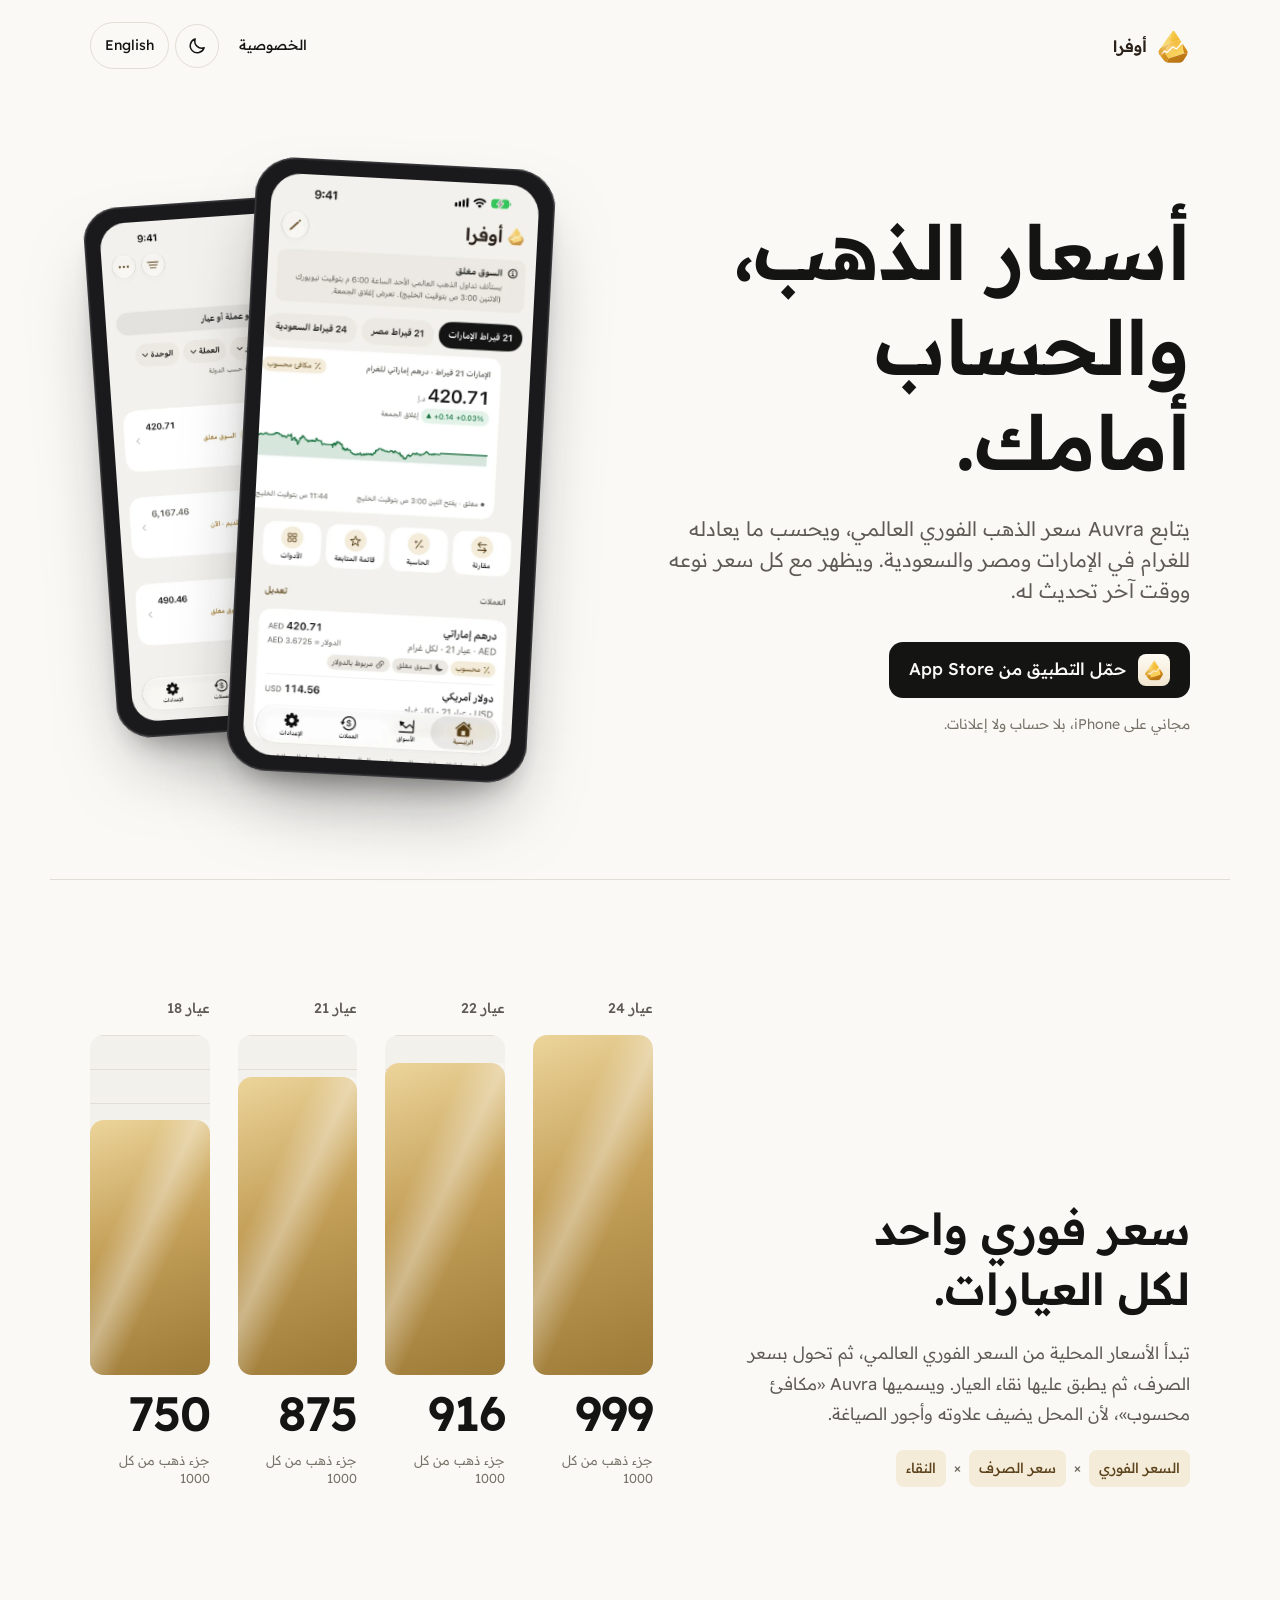
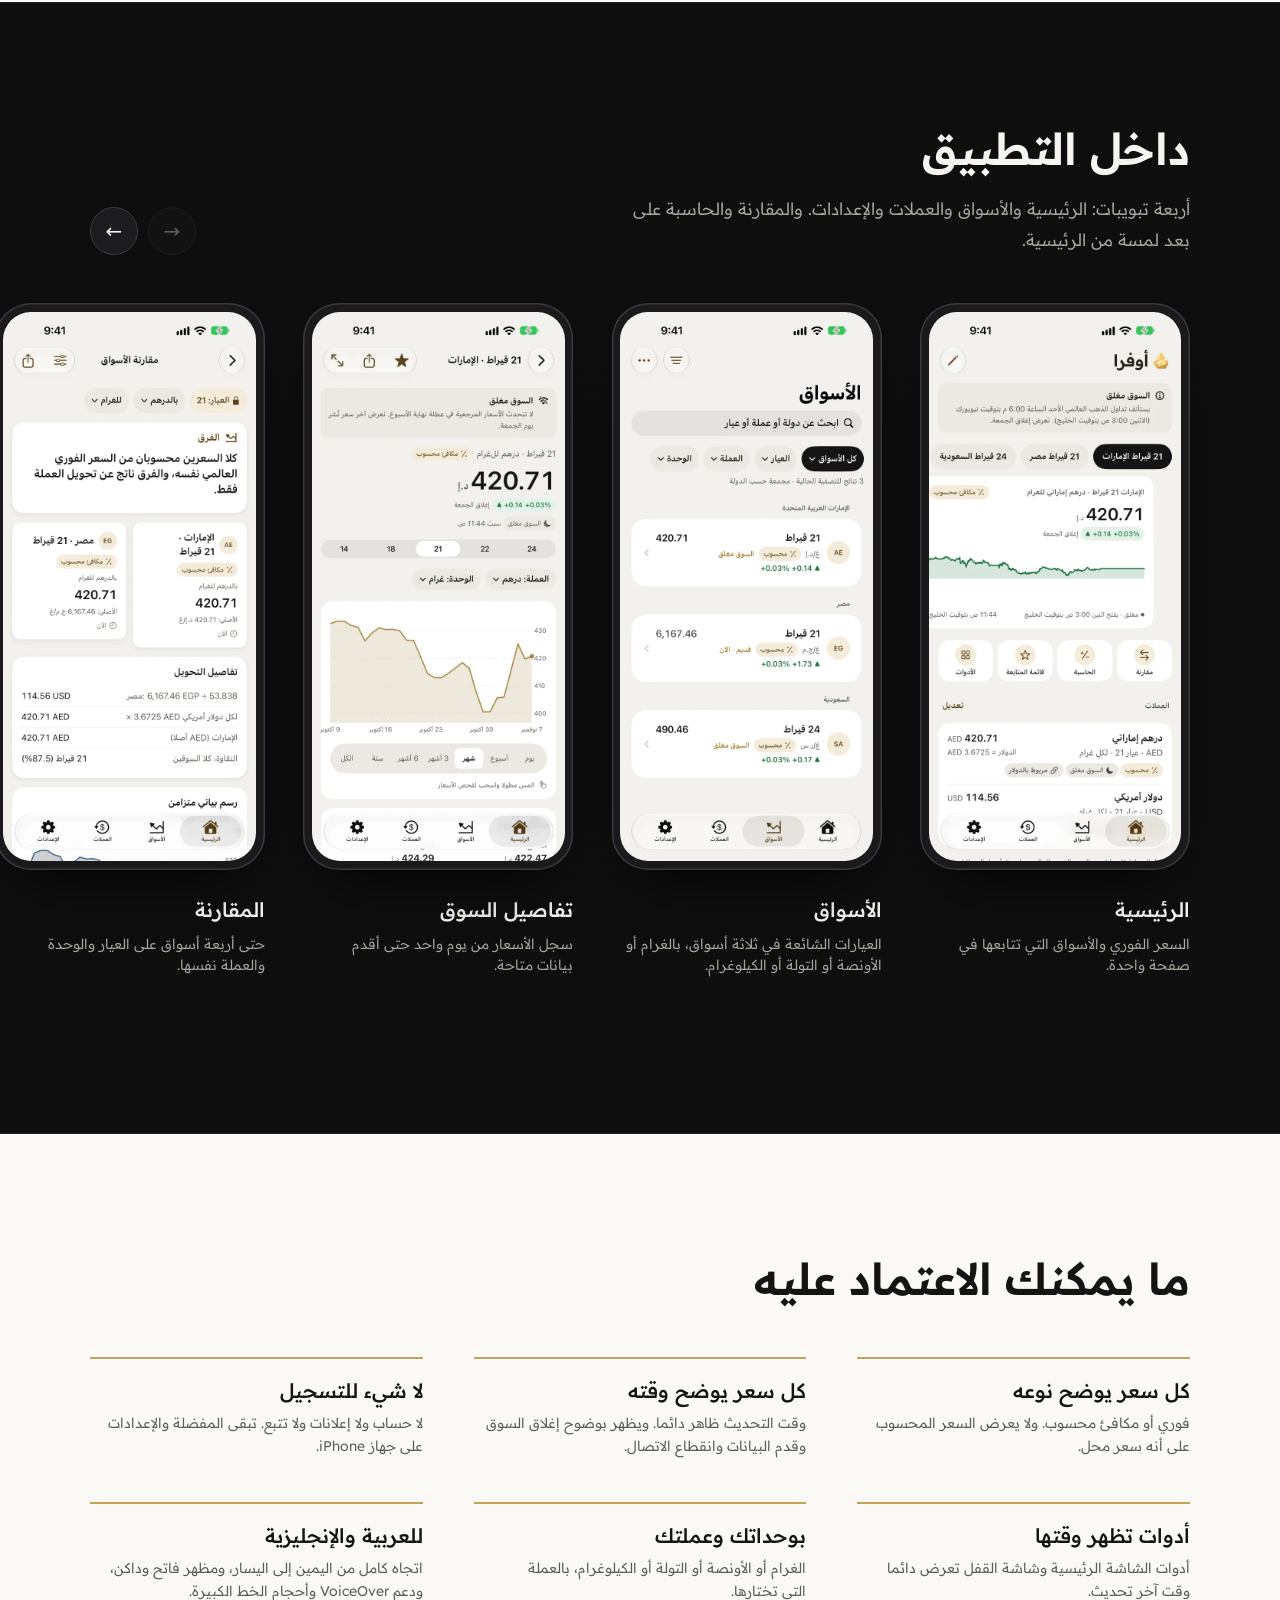
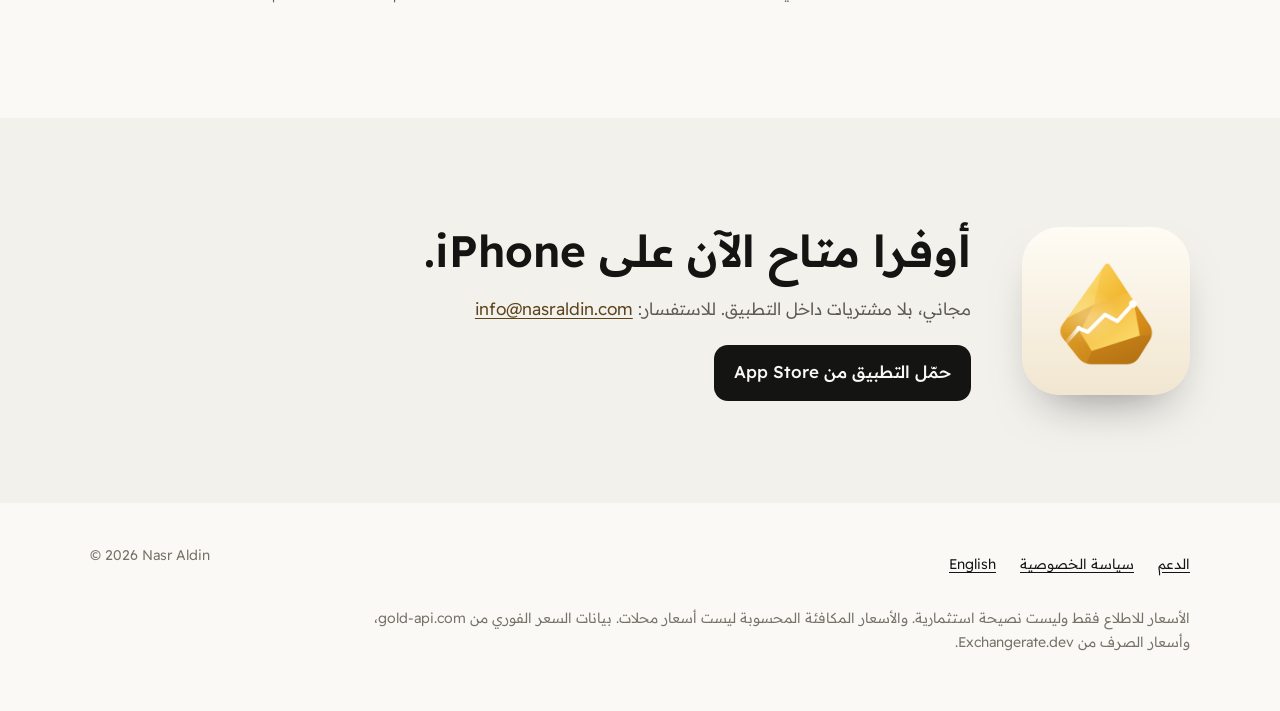
==== commit 3d480576: "Regenerate the Arabic landing page" ====
--- a/ar/index.html
+++ b/ar/index.html
@@ -55,7 +55,7 @@
         <h1>أسعار الذهب، والحساب أمامك.</h1>
         <p class="lede">يتابع Auvra سعر الذهب الفوري العالمي، ويحسب ما يعادله للغرام في الإمارات ومصر والسعودية. ويظهر مع كل سعر نوعه ووقت آخر تحديث له.</p>
         <div class="availability">
-          <span class="soon"><img src="../assets/app-icon.png" width="32" height="32" alt="">قريبا على App Store</span>
+          <a class="app-store-cta" href="https://apps.apple.com/ae/app/auvra-gold-prices-markets/id6831941253"><img src="../assets/app-icon.png" width="32" height="32" alt="">حمّل التطبيق من App Store</a>
           <small>مجاني على iPhone، بلا حساب ولا إعلانات.</small>
         </div>
       </div>
@@ -178,8 +178,9 @@
       <div class="wrap">
         <img src="../assets/app-icon.png" width="168" height="168" alt="">
         <div>
-          <h2 id="closing-title">Auvra في طريقه إلى App Store.</h2>
+          <h2 id="closing-title">أوفرا متاح الآن على iPhone.</h2>
           <p>مجاني، بلا مشتريات داخل التطبيق. للاستفسار: <a href="mailto:info@nasraldin.com">info@nasraldin.com</a></p>
+          <a class="app-store-cta" href="https://apps.apple.com/ae/app/auvra-gold-prices-markets/id6831941253">حمّل التطبيق من App Store</a>
         </div>
       </div>
     </section>
--- a/assets/site.css
+++ b/assets/site.css
@@ -295,23 +295,24 @@
   gap: 14px 20px;
 }
 
-.soon {
+.app-store-cta {
   display: inline-flex;
   align-items: center;
   gap: 12px;
   background: var(--ink);
   color: var(--paper);
   border-radius: 14px;
-  padding: 12px 20px 12px 14px;
+  padding: 12px 20px;
   font-weight: 500;
   min-height: 56px;
-}
-
-:lang(ar) .soon {
-  padding: 12px 14px 12px 20px;
-}
-
-.soon img {
+  text-decoration: none;
+}
+
+.app-store-cta:hover {
+  text-decoration: underline;
+}
+
+.app-store-cta img {
   width: 32px;
   height: 32px;
   border-radius: 8px;
@@ -659,6 +660,10 @@
   color: var(--ink-soft);
 }
 
+.closing .app-store-cta {
+  margin-top: 20px;
+}
+
 /* Footer */
 
 footer {
